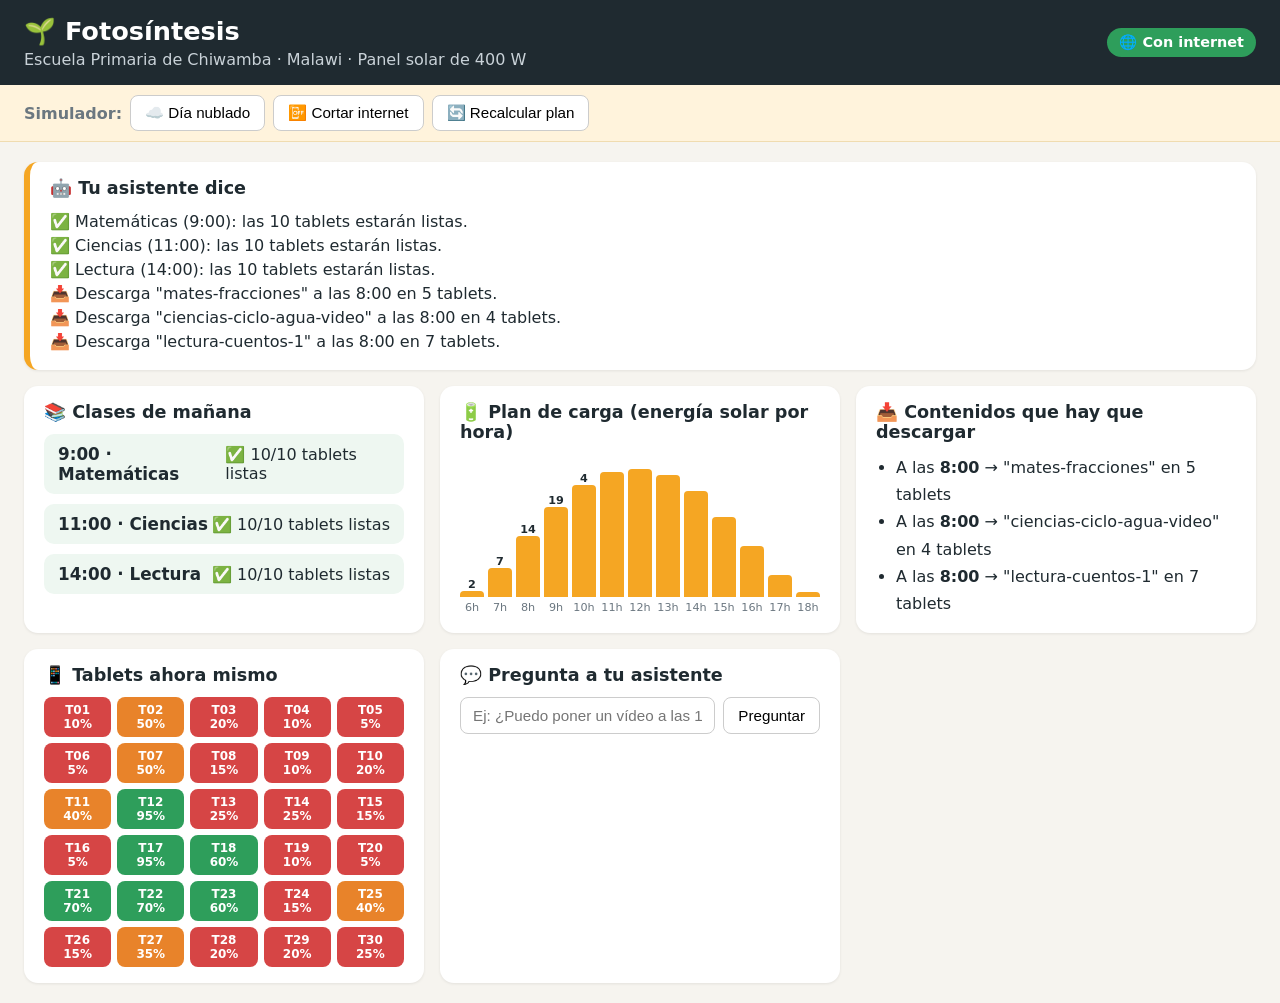
==== frontend/index.html @ e5c25d08 "Initial commit" ====
<!DOCTYPE html>
<html lang="es">
<head>
  <meta charset="UTF-8">
  <meta name="viewport" content="width=device-width, initial-scale=1.0">
  <title>Fotosíntesis</title>
  <link rel="stylesheet" href="estilos.css">
</head>
<body>
  <!-- =============================================================
       FRONTEND — Persona 1
       La página que ve el profesor. Solo tocas la carpeta frontend/.
       ============================================================= -->

  <header>
    <div>
      <h1>🌱 Fotosíntesis</h1>
      <p id="escuela">Cargando escuela…</p>
    </div>
    <div id="estado-red" class="pastilla">🌐 Con internet</div>
  </header>

  <!-- Simulador para la demo -->
  <section class="simulador">
    <span>Simulador:</span>
    <button id="btn-nublado">☁️ Día nublado</button>
    <button id="btn-sin-red">📴 Cortar internet</button>
    <button id="btn-recalcular">🔄 Recalcular plan</button>
  </section>

  <main>
    <!-- Mensaje de la IA -->
    <section class="tarjeta destacada">
      <h2>🤖 Tu asistente dice</h2>
      <p id="mensaje-ia" class="mensaje">Calculando el plan…</p>
    </section>

    <!-- ¿Están listas las clases de mañana? -->
    <section class="tarjeta">
      <h2>📚 Clases de mañana</h2>
      <div id="clases" class="clases"></div>
    </section>

    <!-- Plan de carga hora a hora -->
    <section class="tarjeta">
      <h2>🔋 Plan de carga (energía solar por hora)</h2>
      <div id="franjas" class="franjas"></div>
    </section>

    <!-- Descargas -->
    <section class="tarjeta">
      <h2>📥 Contenidos que hay que descargar</h2>
      <ul id="precargas"></ul>
    </section>

    <!-- Estado de las tablets -->
    <section class="tarjeta">
      <h2>📱 Tablets ahora mismo</h2>
      <div id="tablets" class="tablets"></div>
    </section>

    <!-- Preguntar a la IA -->
    <section class="tarjeta">
      <h2>💬 Pregunta a tu asistente</h2>
      <form id="form-pregunta">
        <input id="pregunta" placeholder="Ej: ¿Puedo poner un vídeo a las 12?" autocomplete="off">
        <button type="submit">Preguntar</button>
      </form>
      <p id="respuesta" class="mensaje"></p>
    </section>
  </main>

  <script type="module" src="app.js"></script>
</body>
</html>
---- frontend/estilos.css ----
:root {
  --sol: #f5a623;
  --verde: #2e9e5b;
  --rojo: #d64545;
  --naranja: #e8832a;
  --fondo: #f6f4ef;
  --tarjeta: #ffffff;
  --texto: #1f2a30;
  --suave: #6b7780;
}

* { box-sizing: border-box; }

body {
  margin: 0;
  font-family: system-ui, -apple-system, "Segoe UI", Roboto, sans-serif;
  background: var(--fondo);
  color: var(--texto);
}

header {
  display: flex;
  justify-content: space-between;
  align-items: center;
  padding: 16px 24px;
  background: var(--texto);
  color: white;
}
header h1 { margin: 0; font-size: 1.6rem; }
header p { margin: 4px 0 0; color: #c9d2d8; }

.pastilla {
  padding: 6px 12px;
  border-radius: 999px;
  background: var(--verde);
  font-weight: 600;
  font-size: 0.9rem;
}
.pastilla.sin-red { background: var(--rojo); }

.simulador {
  display: flex;
  gap: 8px;
  align-items: center;
  flex-wrap: wrap;
  padding: 10px 24px;
  background: #fff3dc;
  border-bottom: 1px solid #f0dcb0;
}
.simulador span { font-weight: 600; color: var(--suave); }

button {
  padding: 8px 14px;
  border: 1px solid #ccc;
  border-radius: 8px;
  background: white;
  cursor: pointer;
  font-size: 0.95rem;
}
button.activo { background: var(--texto); color: white; }

main {
  display: grid;
  grid-template-columns: repeat(auto-fit, minmax(340px, 1fr));
  gap: 16px;
  padding: 20px 24px;
  max-width: 1300px;
  margin: 0 auto;
}

.tarjeta {
  background: var(--tarjeta);
  border-radius: 14px;
  padding: 16px 20px;
  box-shadow: 0 1px 3px rgba(0,0,0,0.08);
}
.tarjeta h2 { margin: 0 0 12px; font-size: 1.1rem; }
.destacada { grid-column: 1 / -1; border-left: 6px solid var(--sol); }

.mensaje { white-space: pre-line; line-height: 1.5; margin: 0; }

.clases { display: grid; gap: 10px; }
.clase {
  display: flex; justify-content: space-between; align-items: center;
  padding: 10px 14px; border-radius: 10px; background: #eef7f1;
}
.clase.aviso { background: #fdecec; }
.clase strong { font-size: 1.05rem; }

.franjas { display: flex; align-items: flex-end; gap: 4px; height: 160px; }
.franja { flex: 1; display: flex; flex-direction: column; align-items: center; justify-content: flex-end; height: 100%; }
.barra { width: 100%; background: var(--sol); border-radius: 4px 4px 0 0; min-height: 2px; }
.franja small { font-size: 0.7rem; color: var(--suave); margin-top: 4px; }
.franja .n { font-size: 0.7rem; font-weight: 600; }

.tablets { display: grid; grid-template-columns: repeat(auto-fill, minmax(56px, 1fr)); gap: 6px; }
.tablet {
  text-align: center; padding: 6px 2px; border-radius: 8px; font-size: 0.75rem;
  color: white; font-weight: 600;
}
.tablet.alta { background: var(--verde); }
.tablet.media { background: var(--naranja); }
.tablet.baja { background: var(--rojo); }

#precargas { margin: 0; padding-left: 20px; line-height: 1.7; }

form { display: flex; gap: 8px; margin-bottom: 10px; }
input { flex: 1; padding: 9px 12px; border: 1px solid #ccc; border-radius: 8px; font-size: 0.95rem; }
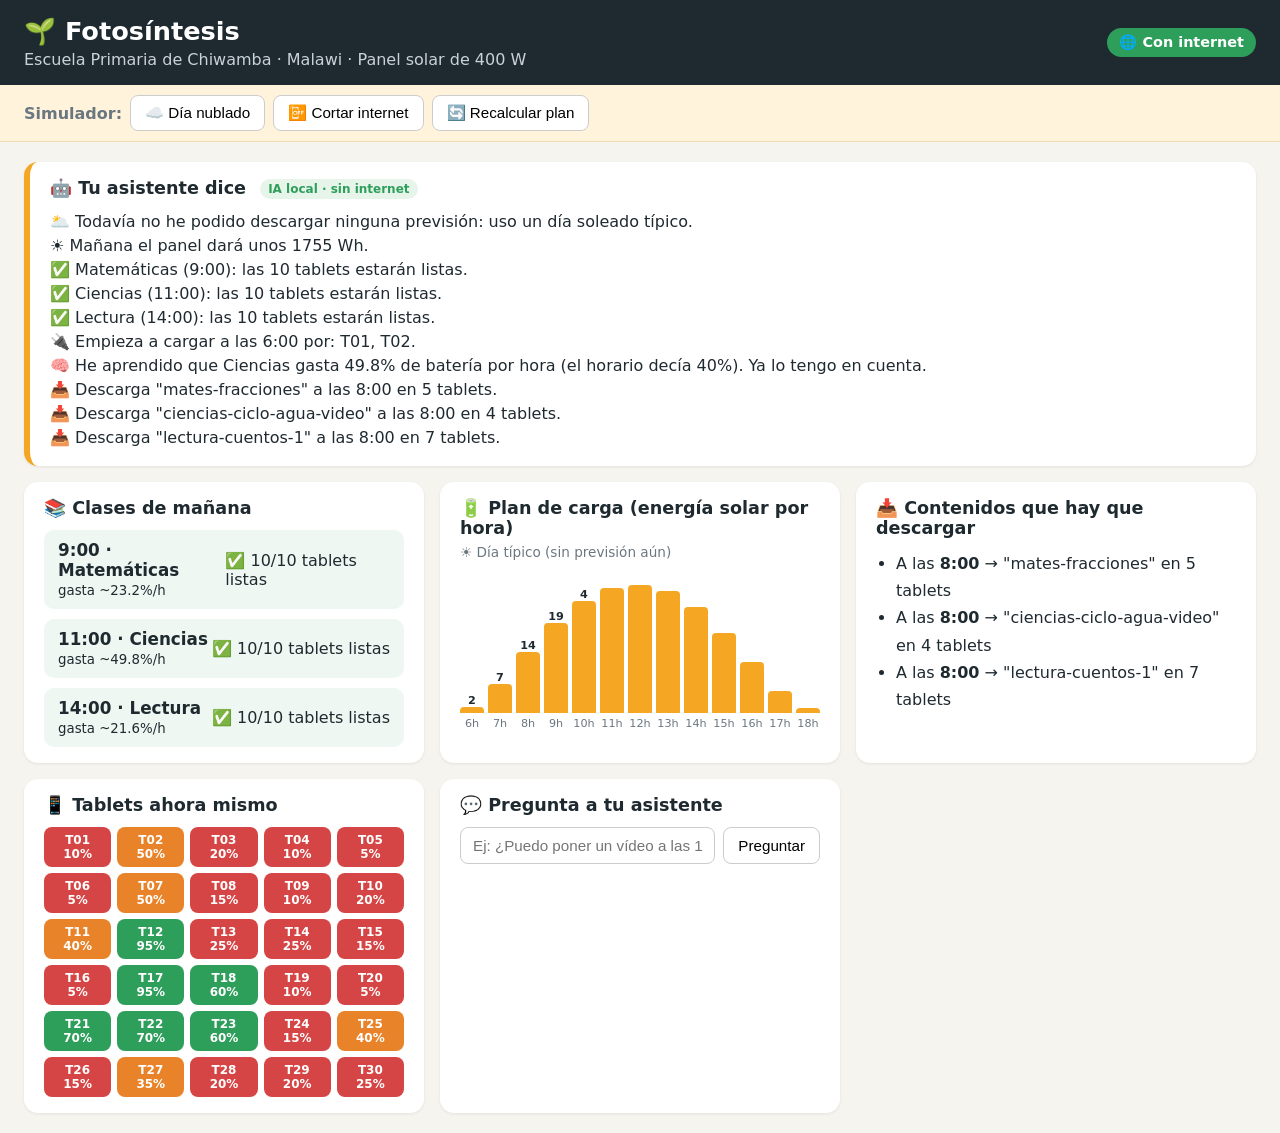
==== commit efc06ebe: "ia local" ====
--- a/frontend/index.html
+++ b/frontend/index.html
@@ -31,7 +31,7 @@
   <main>
     <!-- Mensaje de la IA -->
     <section class="tarjeta destacada">
-      <h2>🤖 Tu asistente dice</h2>
+      <h2>🤖 Tu asistente dice <span id="origen-ia" class="origen"></span></h2>
       <p id="mensaje-ia" class="mensaje">Calculando el plan…</p>
     </section>
 
@@ -44,6 +44,7 @@
     <!-- Plan de carga hora a hora -->
     <section class="tarjeta">
       <h2>🔋 Plan de carga (energía solar por hora)</h2>
+      <p id="fuente-prevision" class="fuente"></p>
       <div id="franjas" class="franjas"></div>
     </section>
 
--- a/frontend/estilos.css
+++ b/frontend/estilos.css
@@ -106,3 +106,8 @@
 
 form { display: flex; gap: 8px; margin-bottom: 10px; }
 input { flex: 1; padding: 9px 12px; border: 1px solid #ccc; border-radius: 8px; font-size: 0.95rem; }
+
+.origen { font-size: 0.75rem; font-weight: 600; padding: 3px 8px; border-radius: 999px; margin-left: 8px; vertical-align: middle; }
+.origen.local { background: #e6f4ea; color: var(--verde); }
+.origen.gemini { background: #e8eefc; color: #3558c9; }
+.fuente { margin: -6px 0 10px; font-size: 0.85rem; color: var(--suave); }
